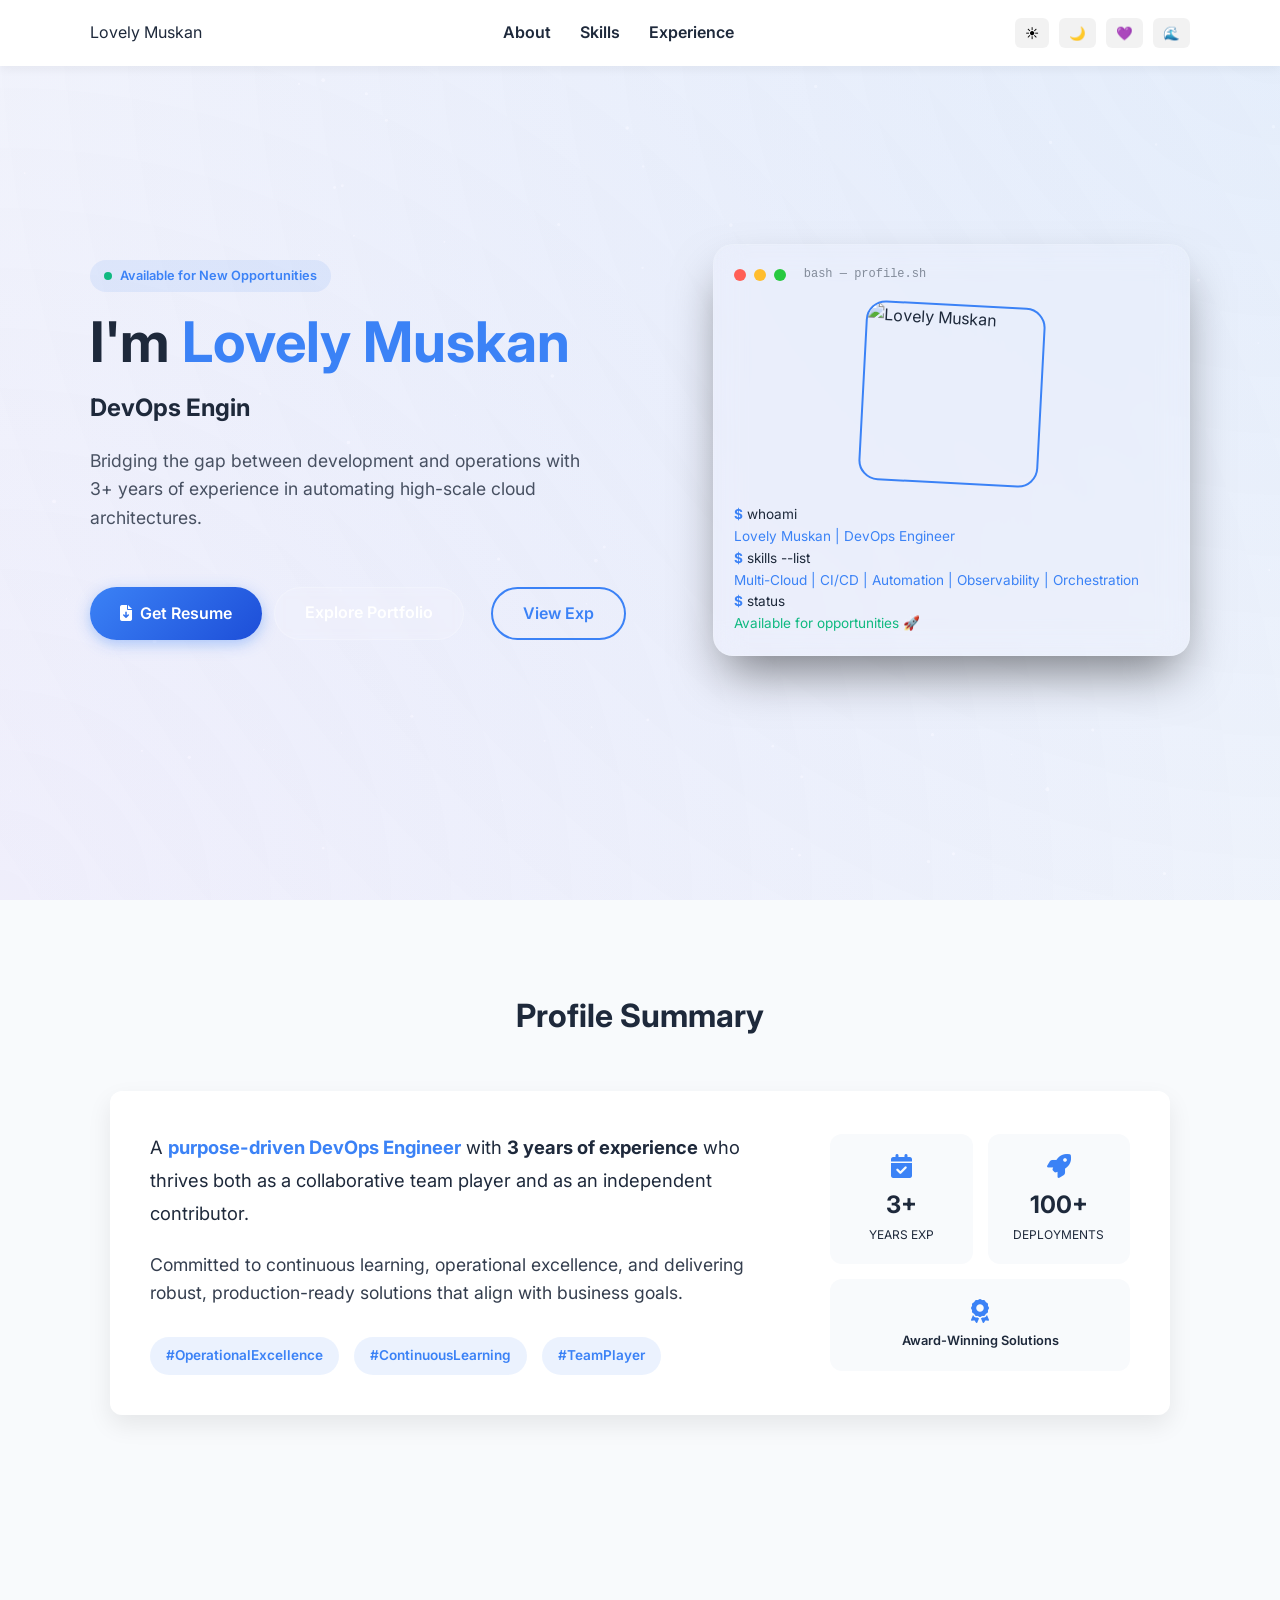
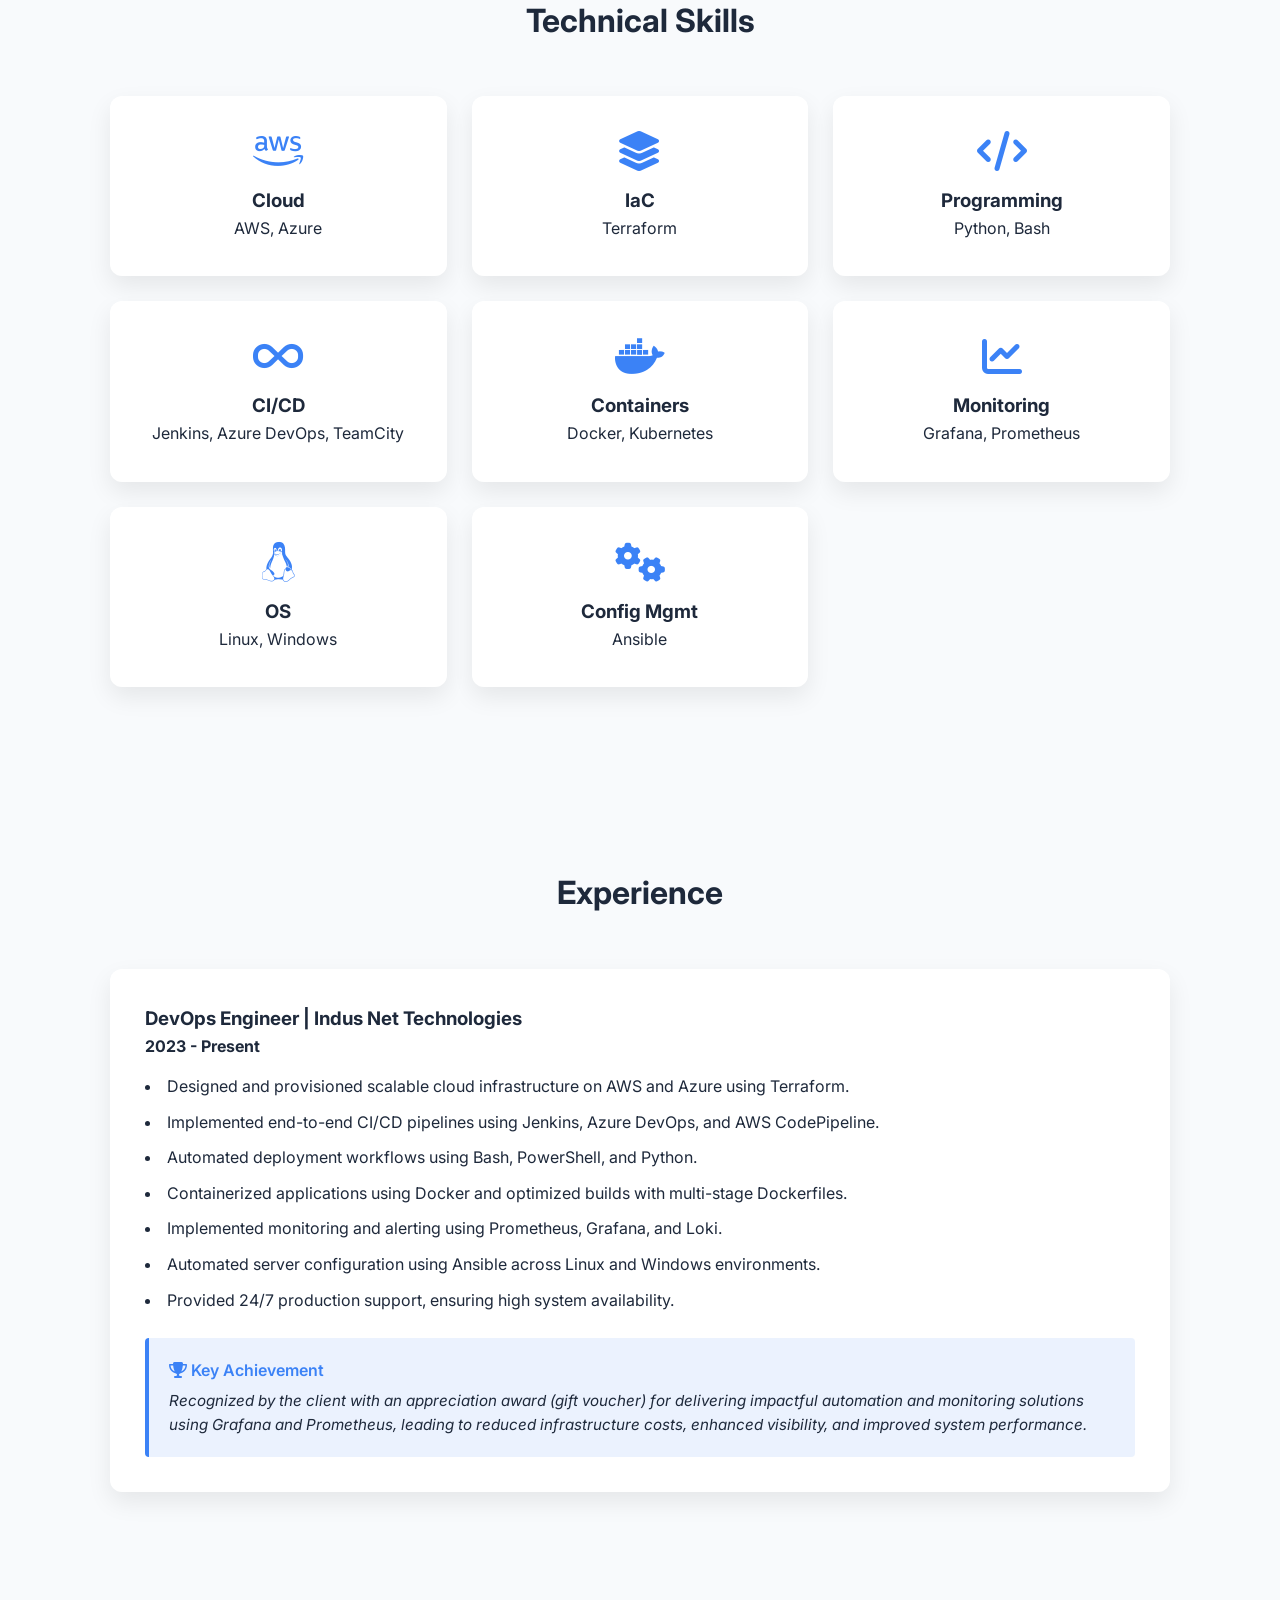
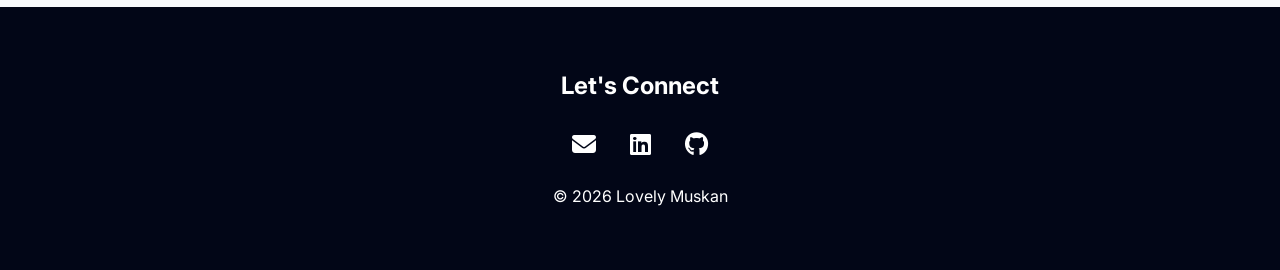
==== Lovely-Portfolio/index.html @ d2f1b558 "add portfolio code" ====
<!doctype html>
<html lang="en">
  <head>
    <meta charset="UTF-8" />
    <meta name="viewport" content="width=device-width, initial-scale=1.0" />
    <title>Lovely Muskan | DevOps Engineer</title>
    <link
      href="https://fonts.googleapis.com/css2?family=Inter:wght@300;400;600;700&display=swap"
      rel="stylesheet"
    />
    <link
      rel="stylesheet"
      href="https://cdnjs.cloudflare.com/ajax/libs/font-awesome/6.4.0/css/all.min.css"
    />

    <!-- Path pointing to the CSS folder -->
    <link rel="stylesheet" href="CSS/style.css" />
  </head>
  <body>
    <canvas id="stars"></canvas>

    <nav>
      <a>Lovely Muskan</a>
      <div class="nav-links">
        <a href="#about">About</a>
        <a href="#skills">Skills</a>
        <a href="#experience">Experience</a>
      </div>
      <div class="theme-buttons">
        <button onclick="setTheme('light')" title="Light Mode">☀️</button>
        <button onclick="setTheme('dark')" title="Dark Mode">🌙</button>
        <button onclick="setTheme('purple')" title="Purple Mode">💜</button>
        <button onclick="setTheme('blue')" title="Blue Mode">🌊</button>
      </div>
    </nav>

    <section class="hero">
      <div class="hero-content">
        <div class="hero-text">
          <div class="status-badge">
            <span class="dot"></span> Available for New Opportunities
          </div>
          <h1>I'm <span class="highlight">Lovely Muskan</span></h1>
          <h2 id="typing"></h2>
          <p class="hero-description">
            Bridging the gap between development and operations with 3+ years of
            experience in automating high-scale cloud architectures.
          </p>
          <div
            class="hero-actions"
            style="display: flex; gap: 12px; flex-wrap: wrap; margin-top: 30px"
          >
            <a href="your-resume-link.pdf" download class="btn btn-resume">
              <i class="fa-solid fa-file-arrow-down"></i> Get Resume
            </a>
            <a href="#about" class="btn btn-glass">Explore Portfolio</a>
            <a href="#experience" class="btn btn-outline">View Exp</a>
          </div>
        </div>

        <div class="hero-visual">
          <div class="glass-card">
            <div class="terminal-header">
              <span class="t-dot red"></span>
              <span class="t-dot yellow"></span>
              <span class="t-dot green"></span>
              <span class="t-title">bash — profile.sh</span>
            </div>
            <div class="profile-container">
              <img
                src="C:\Users\Siddharth\Desktop\Lovely\Image\LovelyOne.jpeg"
                alt="Lovely Muskan"
                class="profile-img"
              />
            </div>
            <div class="terminal-body">
              <p><span class="t-cmd">$</span> whoami</p>
              <p class="t-blue">Lovely Muskan | DevOps Engineer</p>

              <p><span class="t-cmd">$</span> skills --list</p>
              <p class="t-blue">Multi-Cloud | CI/CD | Automation | Observability | Orchestration</p>

              <p><span class="t-cmd">$</span> status</p>
              <p class="t-success">Available for opportunities 🚀</p>
            </div>
          </div>
        </div>
      </div>
    </section>

    <section id="about" class="container">
      <h2 class="section-title">Profile Summary</h2>
      <div
        class="about-card"
        style="
          text-align: left;
          display: grid;
          grid-template-columns: 1fr 300px;
          gap: 40px;
          align-items: center;
        "
      >
        <div class="summary-text">
          <p style="font-size: 1.15rem; line-height: 1.8; margin-bottom: 20px">
            A
            <span style="color: var(--accent); font-weight: 700"
              >purpose-driven DevOps Engineer</span
            >
            with <b>3 years of experience</b> who thrives both as a
            collaborative team player and as an independent contributor.
          </p>
          <p style="font-size: 1.1rem; opacity: 0.9">
            Committed to continuous learning, operational excellence, and
            delivering robust, production-ready solutions that align with
            business goals.
          </p>
          <div
            style="margin-top: 30px; display: flex; gap: 15px; flex-wrap: wrap"
          >
            <span
              style="
                background: rgba(59, 130, 246, 0.1);
                padding: 8px 16px;
                border-radius: 20px;
                font-size: 0.85rem;
                font-weight: 600;
                color: var(--accent);
              "
              >#OperationalExcellence</span
            >
            <span
              style="
                background: rgba(59, 130, 246, 0.1);
                padding: 8px 16px;
                border-radius: 20px;
                font-size: 0.85rem;
                font-weight: 600;
                color: var(--accent);
              "
              >#ContinuousLearning</span
            >
            <span
              style="
                background: rgba(59, 130, 246, 0.1);
                padding: 8px 16px;
                border-radius: 20px;
                font-size: 0.85rem;
                font-weight: 600;
                color: var(--accent);
              "
              >#TeamPlayer</span
            >
          </div>
        </div>

        <div
          class="summary-stats"
          style="display: grid; grid-template-columns: 1fr 1fr; gap: 15px"
        >
          <div
            style="
              background: var(--bg);
              padding: 20px;
              border-radius: 12px;
              text-align: center;
            "
          >
            <i
              class="fa-solid fa-calendar-check"
              style="color: var(--accent); font-size: 24px; margin-bottom: 8px"
            ></i>
            <h4 style="font-size: 1.5rem">3+</h4>
            <p style="font-size: 0.75rem; text-transform: uppercase">
              Years Exp
            </p>
          </div>
          <div
            style="
              background: var(--bg);
              padding: 20px;
              border-radius: 12px;
              text-align: center;
            "
          >
            <i
              class="fa-solid fa-rocket"
              style="color: var(--accent); font-size: 24px; margin-bottom: 8px"
            ></i>
            <h4 style="font-size: 1.5rem">100+</h4>
            <p style="font-size: 0.75rem; text-transform: uppercase">
              Deployments
            </p>
          </div>
          <div
            style="
              background: var(--bg);
              padding: 20px;
              border-radius: 12px;
              text-align: center;
              grid-column: span 2;
            "
          >
            <i
              class="fa-solid fa-award"
              style="color: var(--accent); font-size: 24px; margin-bottom: 8px"
            ></i>
            <p style="font-size: 0.8rem; font-weight: 600">
              Award-Winning Solutions
            </p>
          </div>
        </div>
      </div>
    </section>

    <section id="skills" class="container">
      <h2 class="section-title">Technical Skills</h2>
      <div class="skills-grid">
        <div class="card">
          <i class="fa-brands fa-aws"></i>
          <h3>Cloud</h3>
          <p>AWS, Azure</p>
        </div>
        <div class="card">
          <i class="fa-solid fa-layer-group"></i>
          <h3>IaC</h3>
          <p>Terraform</p>
        </div>
        <div class="card">
          <i class="fa-solid fa-code"></i>
          <h3>Programming</h3>
          <p>Python, Bash</p>
        </div>
        <div class="card">
          <i class="fa-solid fa-infinity"></i>
          <h3>CI/CD</h3>
          <p>Jenkins, Azure DevOps, TeamCity</p>
        </div>
        <div class="card">
          <i class="fa-brands fa-docker"></i>
          <h3>Containers</h3>
          <p>Docker, Kubernetes</p>
        </div>
        <div class="card">
          <i class="fa-solid fa-chart-line"></i>
          <h3>Monitoring</h3>
          <p>Grafana, Prometheus</p>
        </div>
        <div class="card">
          <i class="fa-brands fa-linux"></i>
          <h3>OS</h3>
          <p>Linux, Windows</p>
        </div>
        <div class="card">
          <i class="fa-solid fa-gears"></i>
          <h3>Config Mgmt</h3>
          <p>Ansible</p>
        </div>
      </div>
    </section>

    <section id="experience" class="container">
      <h2 class="section-title">Experience</h2>
      <div class="exp-box">
        <h3>DevOps Engineer | Indus Net Technologies</h3>
        <p><strong>2023 - Present</strong></p>

        <ul>
          <li>
            Designed and provisioned scalable cloud infrastructure on AWS and
            Azure using Terraform.
          </li>
          <li>
            Implemented end-to-end CI/CD pipelines using Jenkins, Azure DevOps,
            and AWS CodePipeline.
          </li>
          <li>
            Automated deployment workflows using Bash, PowerShell, and Python.
          </li>
          <li>
            Containerized applications using Docker and optimized builds with
            multi-stage Dockerfiles.
          </li>
          <li>
            Implemented monitoring and alerting using Prometheus, Grafana, and
            Loki.
          </li>
          <li>
            Automated server configuration using Ansible across Linux and
            Windows environments.
          </li>
          <li>
            Provided 24/7 production support, ensuring high system availability.
          </li>
        </ul>

        <div
          style="
            margin-top: 25px;
            padding: 20px;
            background: rgba(59, 130, 246, 0.1);
            border-left: 4px solid var(--accent);
            border-radius: 4px;
          "
        >
          <p style="font-weight: 600; color: var(--accent); margin-bottom: 5px">
            <i class="fa-solid fa-trophy"></i> Key Achievement
          </p>
          <p style="font-size: 0.95rem; font-style: italic">
            Recognized by the client with an appreciation award (gift voucher)
            for delivering impactful automation and monitoring solutions using
            Grafana and Prometheus, leading to reduced infrastructure costs,
            enhanced visibility, and improved system performance.
          </p>
        </div>
      </div>
    </section>

    <footer>
      <h2>Let's Connect</h2>
      <div class="socials">
        <a href="mailto:lovelymuskan.job@gmail.com" title="Email"
          ><i class="fa-solid fa-envelope"></i
        ></a>
        <a
          href="https://www.linkedin.com/in/lovelymuskan"
          target="_blank"
          title="LinkedIn"
          ><i class="fa-brands fa-linkedin"></i
        ></a>
        <a href="https://github.com/lovelymuskan" target="_blank" title="GitHub"
          ><i class="fa-brands fa-github"></i
        ></a>
      </div>
      <p style="margin-top: 20px">© 2026 Lovely Muskan</p>
    </footer>

    <!-- Updated path pointing to the JS folder -->
    <script src="JS/script.js"></script>
  </body>
</html>
---- Lovely-Portfolio/CSS/style.css ----
* {
  margin: 0;
  padding: 0;
  box-sizing: border-box;
  font-family: "Inter", sans-serif;
}

html {
  scroll-behavior: smooth;
}

/* ===== THEME VARIABLES ===== */
:root {
  --bg: #f8fafc;
  --text: #1e293b;
  --card: #ffffff;
  --nav: #ffffff;
  --accent: #3b82f6;
}

body.dark {
  --bg: #0f172a;
  --text: #f1f5f9;
  --card: #1e293b;
  --nav: #020617;
  --accent: #38bdf8;
}

body.purple {
  --bg: #1e1b4b;
  --text: #f5f3ff;
  --card: #312e81;
  --nav: #1e1b4b;
  --accent: #a78bfa;
}

body.blue {
  --bg: #0c4a6e;
  --text: #e0f2fe;
  --card: #075985;
  --nav: #082f49;
  --accent: #38bdf8;
}

/* ===== GLOBAL ===== */
body {
  background: var(--bg);
  color: var(--text);
  line-height: 1.6;
  transition:
    background 0.3s,
    color 0.3s;
}

/* ===== MOVING STAR CANVAS ===== */
#stars {
  position: fixed;
  top: 0;
  left: 0;
  width: 100%;
  height: 100%;
  z-index: -1;
}

/* ===== NAVBAR ===== */
nav {
  position: fixed;
  top: 0;
  width: 100%;
  display: flex;
  justify-content: space-between;
  align-items: center;
  padding: 18px 7%;
  background: var(--nav);
  box-shadow: 0 3px 10px rgba(0, 0, 0, 0.05);
  z-index: 1000;
}

.logo {
  font-weight: 700;
  font-size: 22px;
  text-decoration: none;
  color: var(--text);
  display: flex;
  align-items: center;
  gap: 10px;
}

.nav-links a {
  margin-left: 25px;
  text-decoration: none;
  color: var(--text);
  font-weight: 600;
  transition: 0.3s;
}

.nav-links a:hover {
  color: var(--accent);
}

.theme-buttons button {
  border: none;
  padding: 7px 10px;
  margin-left: 6px;
  border-radius: 6px;
  cursor: pointer;
  background: rgba(0, 0, 0, 0.05);
  transition: 0.3s;
}

.theme-buttons button:hover {
  transform: scale(1.1);
}

/* ===== HERO ===== */
.hero {
  height: 100vh;
  display: flex;
  align-items: center;
  justify-content: center;
  background:
    radial-gradient(circle at top right, rgba(59, 130, 246, 0.1), transparent),
    radial-gradient(
      circle at bottom left,
      rgba(167, 139, 250, 0.1),
      transparent
    );
  overflow: hidden;
  padding: 0 7%;
}

.hero-content {
  display: grid;
  grid-template-columns: 1.2fr 1fr;
  gap: 50px;
  align-items: center;
  max-width: 1200px;
  width: 100%;
}

/* LEFT SIDE */
.status-badge {
  display: inline-flex;
  align-items: center;
  background: rgba(59, 130, 246, 0.1);
  color: var(--accent);
  padding: 6px 14px;
  border-radius: 20px;
  font-size: 0.8rem;
  font-weight: 600;
  margin-bottom: 20px;
}

.status-badge .dot {
  height: 8px;
  width: 8px;
  background: #10b981;
  border-radius: 50%;
  margin-right: 8px;
  animation: blink 1.5s infinite;
}

@keyframes blink {
  0% {
    opacity: 1;
  }
  50% {
    opacity: 0.3;
  }
  100% {
    opacity: 1;
  }
}

.hero h1 {
  font-size: 3.5rem;
  line-height: 1.1;
  margin-bottom: 15px;
}
.highlight {
  color: var(--accent);
  position: relative;
}

.hero-description {
  font-size: 1.1rem;
  opacity: 0.8;
  margin: 20px 0 30px;
  max-width: 500px;
}

.btn {
  display: inline-block;
  margin-top: 25px;
  padding: 12px 30px;
  background: var(--accent);
  color: white;
  text-decoration: none;
  border-radius: 30px;
  font-weight: 600;
  transition: 0.3s;
}

.btn:hover {
  transform: translateY(-3px);
  box-shadow: 0 5px 15px rgba(0, 0, 0, 0.3);
}

.btn-outline {
  background: transparent !important;
  border: 2px solid var(--accent);
  color: var(--accent) !important;
  margin-left: 15px;
}

/* Unique Resume Button Styling */
.btn-resume {
  background: linear-gradient(135deg, var(--accent), #1d4ed8) !important;
  box-shadow: 0 4px 15px rgba(59, 130, 246, 0.4);
  display: inline-flex;
  align-items: center;
  gap: 8px;
}

.btn-resume:hover {
  transform: translateY(-3px);
  box-shadow: 0 8px 25px rgba(59, 130, 246, 0.5);
}

/* Glassy secondary button */
.btn-glass {
  background: rgba(255, 255, 255, 0.1) !important;
  backdrop-filter: blur(5px);
  border: 1px solid rgba(255, 255, 255, 0.2);
}

.btn-glass:hover {
  background: rgba(255, 255, 255, 0.2) !important;
}

/* RIGHT SIDE - THE GLASS TERMINAL */
.glass-card {
  background: rgba(255, 255, 255, 0.05);
  backdrop-filter: blur(15px);
  border: 1px solid rgba(255, 255, 255, 0.1);
  border-radius: 20px;
  padding: 20px;
  box-shadow: 0 25px 50px -12px rgba(0, 0, 0, 0.5);
  position: relative;
}

.terminal-header {
  display: flex;
  align-items: center;
  margin-bottom: 20px;
}

.t-dot {
  height: 12px;
  width: 12px;
  border-radius: 50%;
  margin-right: 8px;
}
.red {
  background: #ff5f56;
}
.yellow {
  background: #ffbd2e;
}
.green {
  background: #27c93f;
}
.t-title {
  font-size: 0.75rem;
  opacity: 0.5;
  margin-left: 10px;
  font-family: monospace;
}

.profile-container {
  width: 180px;
  height: 180px;
  margin: 0 auto 20px;
  border-radius: 20px;
  overflow: hidden;
  border: 2px solid var(--accent);
  transform: rotate(3deg);
  transition: 0.4s;
}

.profile-container:hover {
  transform: rotate(0deg) scale(1.05);
}

.profile-img {
  width: 100%;
  height: 100%;
  object-fit: cover;
}

.terminal-body {
  font-family: "Courier New", monospace;
  font-size: 0.85rem;
}
.t-cmd {
  color: var(--accent);
  font-weight: bold;
}
.t-success {
  color: #10b981;
}
.t-blue {
  color: #3b82f6;
}

/* ===== SECTIONS ===== */
.container {
  max-width: 1100px;
  margin: auto;
  padding: 90px 20px;
}

.section-title {
  text-align: center;
  font-size: 32px;
  margin-bottom: 50px;
}

/* ===== ABOUT ===== */
.about-card {
  background: var(--card);
  padding: 40px;
  border-radius: 12px;
  box-shadow: 0 10px 25px rgba(0, 0, 0, 0.08);
  text-align: center;
}

/* ===== SKILLS ===== */
.skills-grid {
  display: grid;
  grid-template-columns: repeat(auto-fit, minmax(260px, 1fr));
  gap: 25px;
}

.card {
  background: var(--card);
  padding: 35px;
  border-radius: 12px;
  text-align: center;
  box-shadow: 0 10px 25px rgba(0, 0, 0, 0.08);
  transition: 0.4s;
}

.card:hover {
  transform: translateY(-10px);
  box-shadow: 0 20px 40px rgba(0, 0, 0, 0.15);
}

.card i {
  font-size: 40px;
  color: var(--accent);
  margin-bottom: 15px;
}

/* ===== EXPERIENCE ===== */
.exp-box {
  background: var(--card);
  padding: 35px;
  border-radius: 12px;
  margin-bottom: 25px;
  box-shadow: 0 10px 25px rgba(0, 0, 0, 0.08);
}

.exp-box ul {
  list-style-position: inside;
  margin-top: 15px;
}

.exp-box li {
  margin-bottom: 10px;
}

/* ===== FOOTER ===== */
footer {
  background: #020617;
  color: white;
  text-align: center;
  padding: 60px 20px;
}

.socials {
  margin-top: 20px;
}

.socials a {
  color: white;
  margin: 0 15px;
  font-size: 24px;
  transition: 0.3s;
}

.socials a:hover {
  color: var(--accent);
  transform: scale(1.2);
}

/* Responsive */
@media (max-width: 968px) {
  .hero-content {
    grid-template-columns: 1fr;
    text-align: center;
    margin-top: 80px;
  }
  .hero h1 {
    font-size: 2.5rem;
  }
  .hero-description {
    margin: 20px auto;
  }
  .hero-visual {
    order: -1;
  }
}

@media (max-width: 768px) {
  .about-card {
    grid-template-columns: 1fr !important;
    text-align: center !important;
  }
  .summary-text div {
    justify-content: center;
  }
}

@media (max-width: 600px) {
  .hero-actions {
    justify-content: center;
  }
  .btn {
    width: 100%; /* Stack buttons on very small mobile */
    justify-content: center;
  }
  .btn-outline {
    margin-left: 0;
    margin-top: 10px;
  }
}
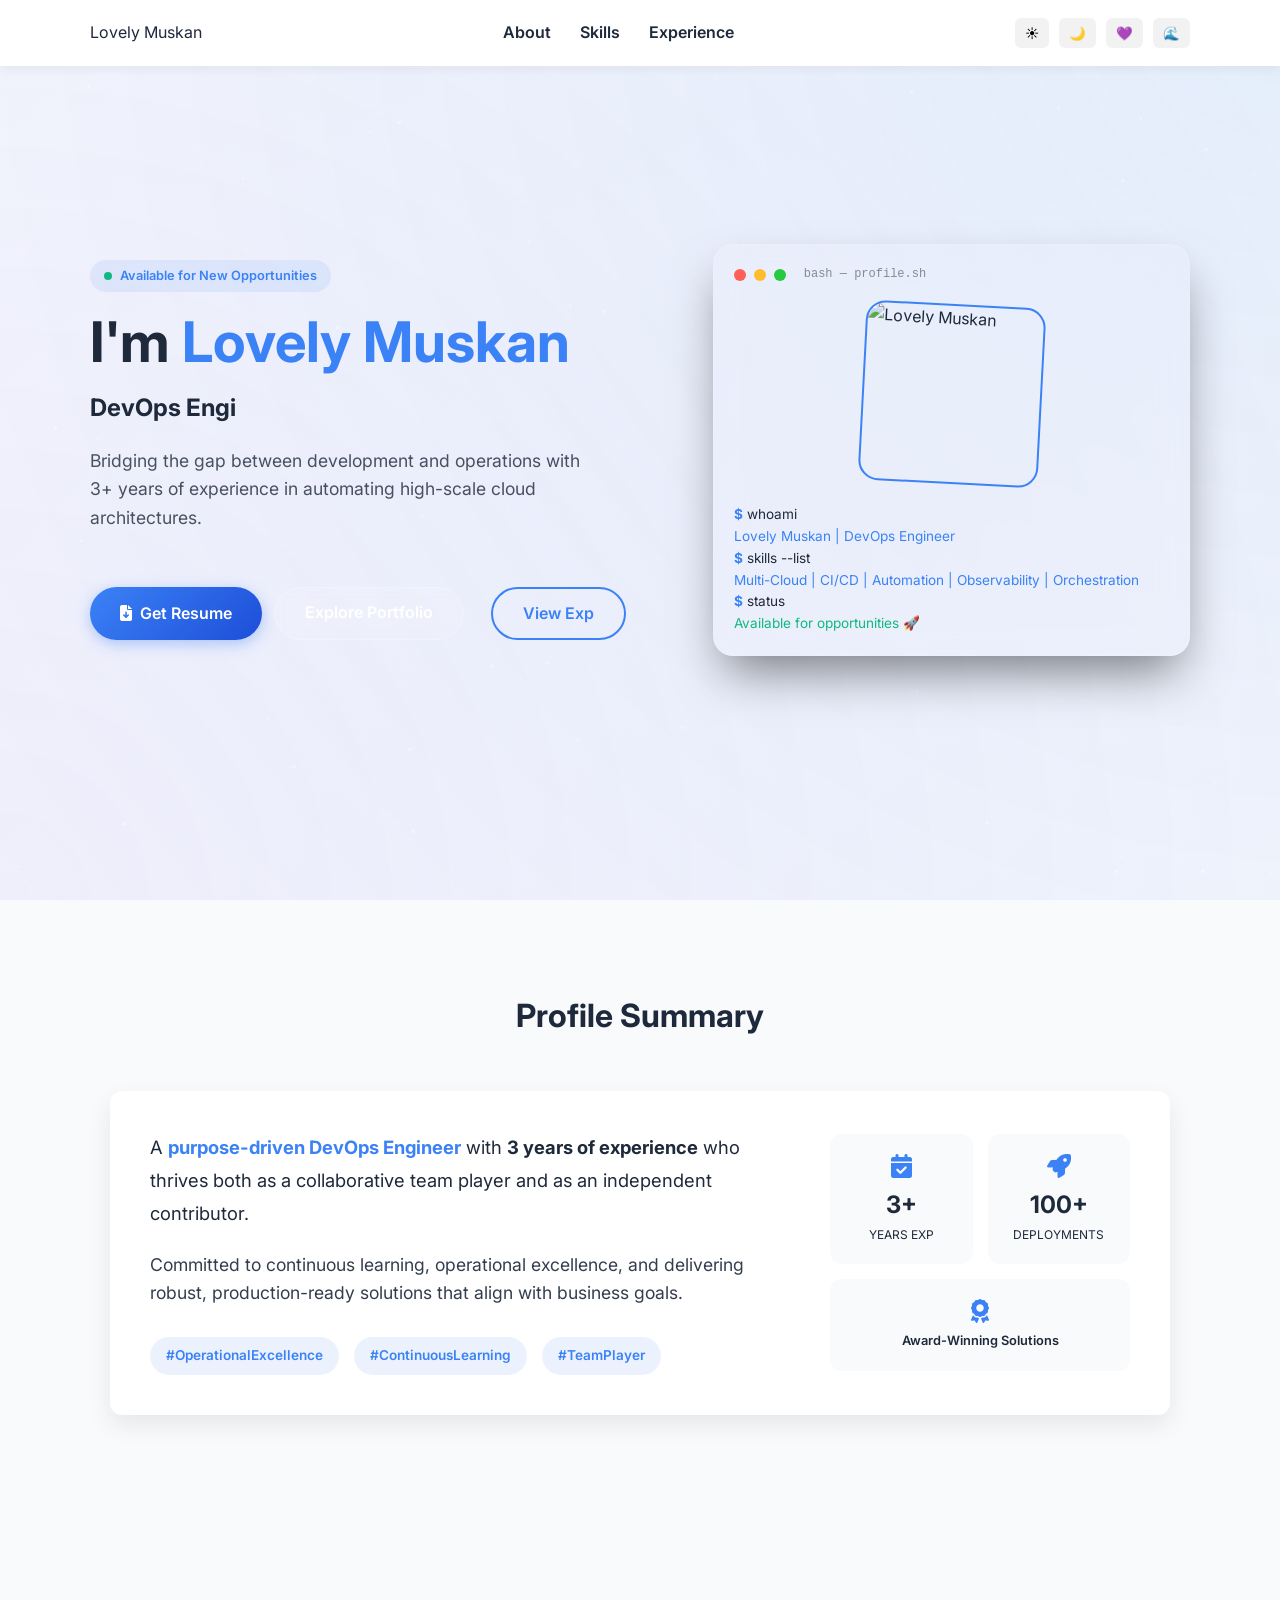
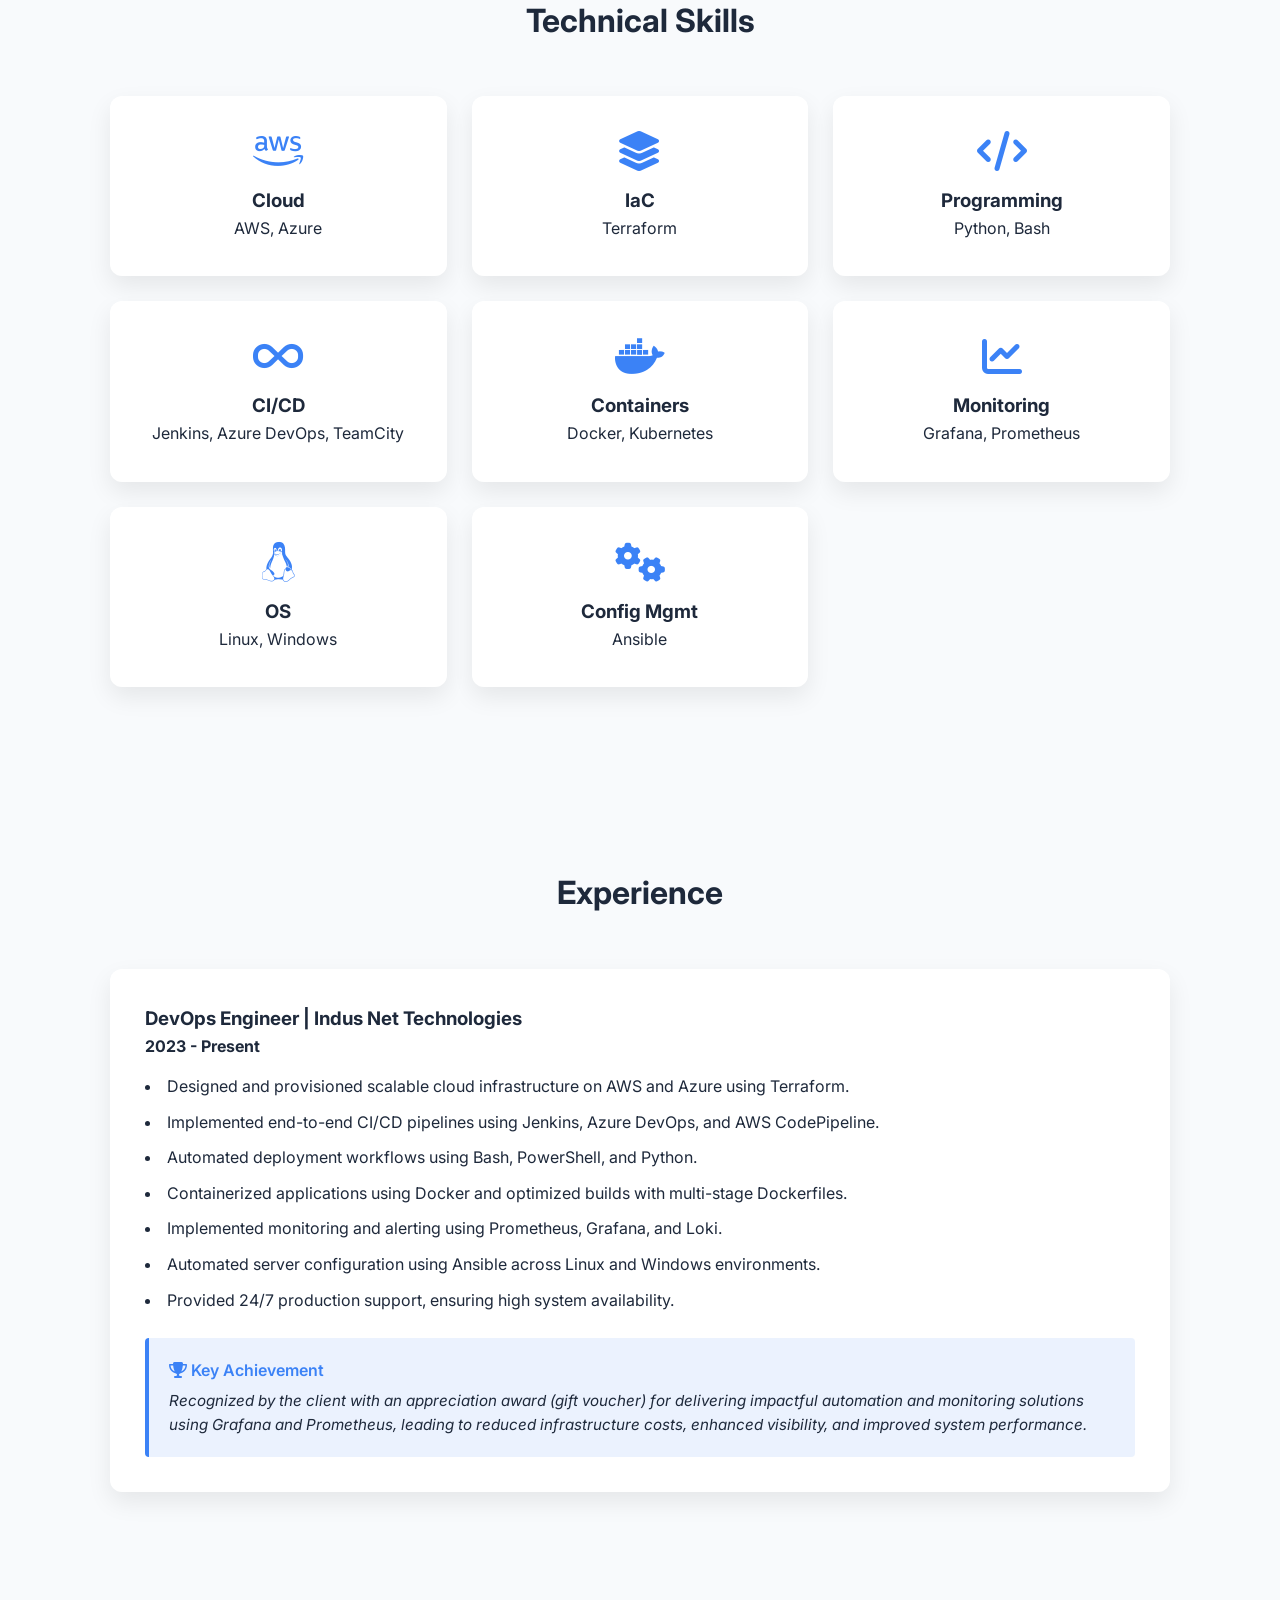
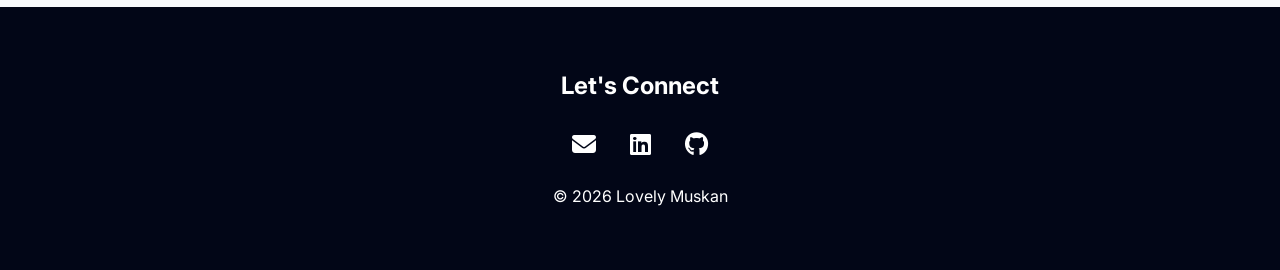
==== commit 52ef18d5: "change the image path" ====
--- a/Lovely-Portfolio/index.html
+++ b/Lovely-Portfolio/index.html
@@ -68,7 +68,7 @@
             </div>
             <div class="profile-container">
               <img
-                src="C:\Users\Siddharth\Desktop\Lovely\Image\LovelyOne.jpeg"
+                src="image/LovelyOne.jpeg"
                 alt="Lovely Muskan"
                 class="profile-img"
               />
